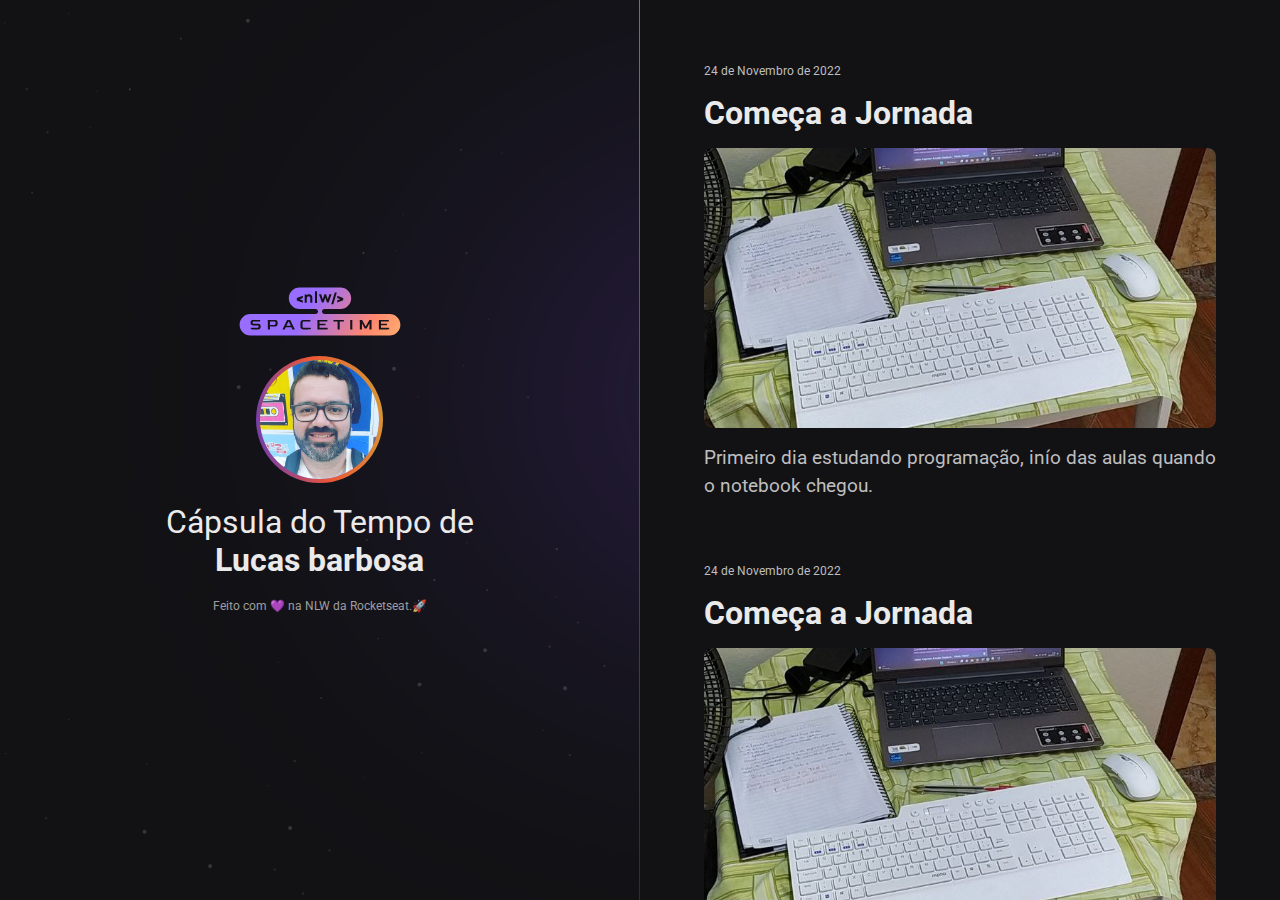
==== index.html @ 57dd1c21 "html" ====
<!DOCTYPE html>
<html lang="pt-br">
  <head>
    <meta charset="UTF-8" />
    <meta http-equiv="X-UA-Compatible" content="IE=edge" />
    <meta name="viewport" content="width=device-width, initial-scale=1.0" />
    <link rel="icon" type="image/png" href="./" />
    <link rel="stylesheet" href="./style.css" />
    <link rel="preconnect" href="https://fonts.googleapis.com" />
    <link rel="preconnect" href="https://fonts.gstatic.com" crossorigin />
    <link
      href="https://fonts.googleapis.com/css2?family=Roboto:wght@400;700&display=swap"
      rel="stylesheet"
    />
    <title>NLW Spacetime</title>
  </head>
  <body>
    <aside>
      <img src="./assets/logo.svg" alt="Logo NLW Spacetime" />
      <img src="./assets/Foto Perfil.jpg" alt="Foto Lucas barbosa" />
      <p>
        Cápsula do Tempo de <br />
        <strong>Lucas barbosa</strong>
      </p>
      <span>Feito com 💜 na NLW da Rocketseat.🚀</span>
    </aside>
    <nav>
      <a href="http://www.google.com" target="_blank" class="memory">
        <small>24 de Novembro de 2022</small>
        <h1>Começa a Jornada</h1>
        <div>
          <img
            src="./assets/photo_2022-12-09_10-37-03.jpg"
            alt="Mesa de estudos"
          />
        </div>
        <p>
          Primeiro dia estudando programação, inío das aulas quando o notebook
          chegou.
        </p>
      </a>
      <a href="http://www.google.com" target="_blank" class="memory">
        <small>24 de Novembro de 2022</small>
        <h1>Começa a Jornada</h1>
        <div>
          <img
            src="./assets/photo_2022-12-09_10-37-03.jpg"
            alt="Mesa de estudos"
          />
        </div>
        <p>
          Primeiro dia estudando programação, inío das aulas quando o notebook
          chegou.
        </p>
      </a>
    </nav>
  </body>
</html>
---- style.css ----
* {
  margin: 0;
  padding: 0;
  box-sizing: border-box;
}
:root {
  font-size: 16px;
}
::-webkit-scrollbar {
  width: 8px;
}
::-webkit-scrollbar-track {
  background-color: #2c2c31;
}
::-webkit-scrollbar-thumb {
  background-color: #9e9ea0;
}
@keyframes entering {
  from {
    opacity: 0;
    transform: translateY(-200px);
  }
  to {
    opacity: 1;
    transform: translateY(0);
  }
}
body {
  background: #121215;
  color: #eaeaea;
  font-family: "Roboto", sans-serif;
  display: grid;
  grid-template-areas: "profile timeline";
  grid-template-columns: 1fr 1fr;
  grid-template-rows: 100vh;
}
nav {
  padding: 64px;
  grid-area: timeline;
  overflow-y: scroll;
  animation: entering 0.7s ease-in-out;
}
.memory {
  display: flex;
  flex-direction: column;
  gap: 16px;
  text-decoration: none;
  margin-bottom: 64px;
}
.memory small {
  color: #bebebf;
  font-size: 0.75rem;
}
.memory h1 {
  font-size: 2rem;
  color: #eaeaea;
}
.memory img {
  width: 100%;
  height: 280px;
  object-fit: cover;
  border-radius: 8px;
  transition: transform 0.3s ease-in-out;
}
.memory div {
  width: 100%;
  height: 280px;
  overflow: hidden;
  border-radius: 8px;
}
.memory:hover img {
  transform: scale(1.1);
}
.memory p {
  font-size: 1.2rem;
  color: #bebebf;
  line-height: 28px;
}
aside {
  grid-area: profile;
  display: flex;
  flex-direction: column;
  align-items: center;
  justify-content: center;
  gap: 20px;
  border-right: 1px solid;
  border-image: linear-gradient(#727275, #2c2c31) 1;
  background-image: url(./assets/background.svg);
  background-position: top right;
  background-repeat: no-repeat;
  background-size: auto 100%;
}
aside * {
  animation: entering 0.7s ease-in-out;
}
aside img:nth-child(2) {
  border: 4px solid transparent;
  background: linear-gradient(#d39e33, #ed5636, #633bbc) padding-box,
    linear-gradient(260deg, #d39e33, #ed5636, #633bbc) border-box;
  width: 20%;
  border-radius: 50%;
}
aside p {
  font-size: 2rem;
  text-align: center;
}
span {
  font-size: 0.75rem;
  color: #9e9ea0;
}
@media (max-width: 768px) {
  :root {
    font-size: 14px;
  }
  body {
    grid-template-columns: 1fr;
    grid-template-rows: 0.2fr 0.8fr;
    grid-template-areas:
      "profile"
      "timeline";
  }
  aside {
    border-right: none;
    padding: 32px 12px;
  }
  nav {
    overflow: visible;
    padding: 22px;
  }
}
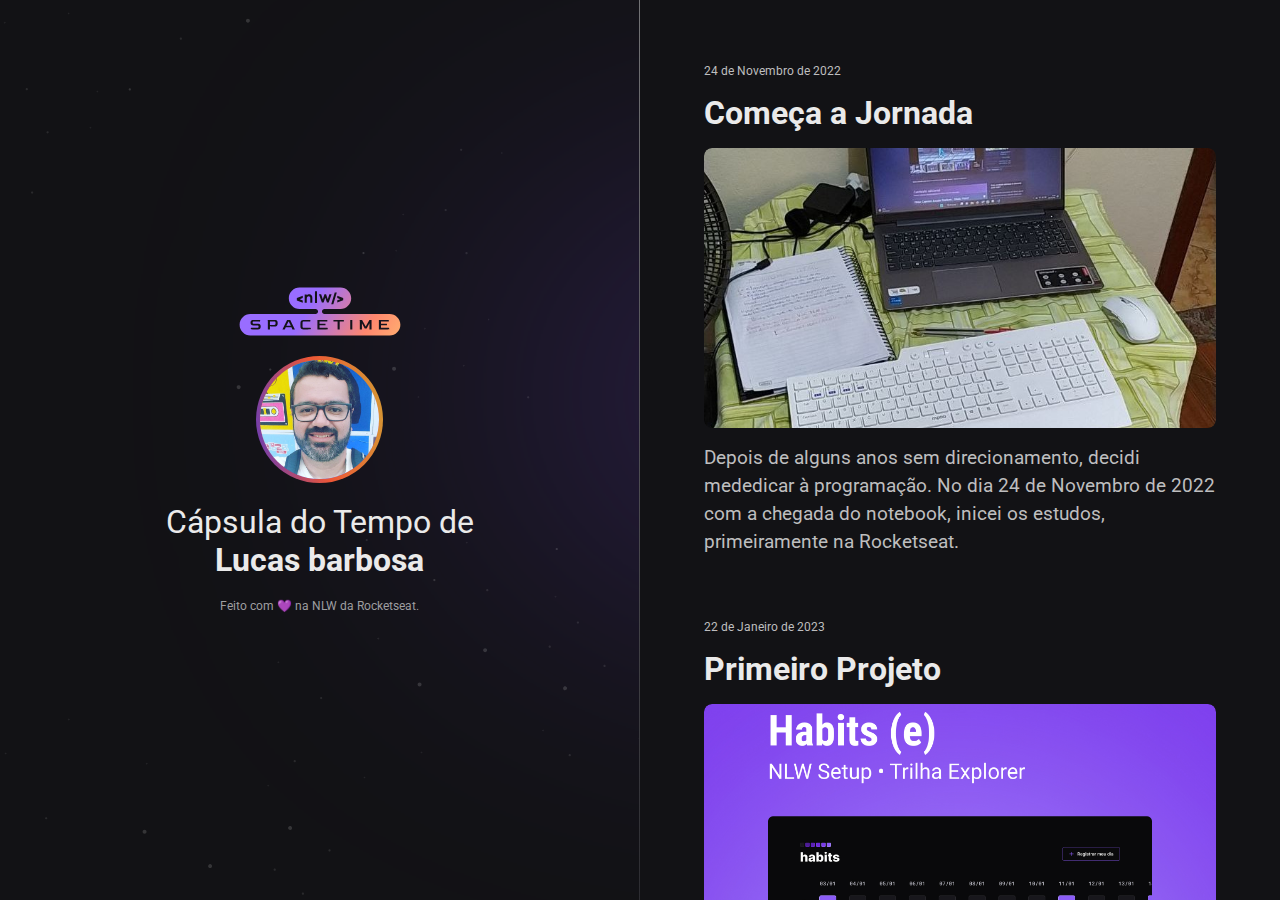
==== commit 3b07b443: "add timelines" ====
--- a/index.html
+++ b/index.html
@@ -22,7 +22,7 @@
         Cápsula do Tempo de <br />
         <strong>Lucas barbosa</strong>
       </p>
-      <span>Feito com 💜 na NLW da Rocketseat.🚀</span>
+      <span>Feito com 💜 na NLW da Rocketseat.</span>
     </aside>
     <nav>
       <a href="http://www.google.com" target="_blank" class="memory">
@@ -35,24 +35,40 @@
           />
         </div>
         <p>
-          Primeiro dia estudando programação, inío das aulas quando o notebook
-          chegou.
+          Depois de alguns anos sem direcionamento, decidi mededicar à
+          programação. No dia 24 de Novembro de 2022 com a chegada do notebook,
+          inicei os estudos, primeiramente na Rocketseat.
         </p>
       </a>
       <a href="http://www.google.com" target="_blank" class="memory">
-        <small>24 de Novembro de 2022</small>
-        <h1>Começa a Jornada</h1>
+        <small>22 de Janeiro de 2023</small>
+        <h1>Primeiro Projeto</h1>
+        <div>
+          <img src="./assets/habits.jpg" alt="Capa do projeto Habits" />
+        </div>
+        <p>
+          Primeiro NLW da Rocketseat concluído. Projeto consistia na criação de
+          uma plataforma para ajudar a rastrear os hábitos do usuário, foi usada
+          a tecnologias HTML, CSS e JavaScritp. Foi também o primeiro contato
+          com o Git e o Github.
+        </p>
+      </a>
+      <a href="http://www.google.com" target="_blank" class="memory">
+        <small>01 de Maio de 2023</small>
+        <h1>Bolsa Santander Coders 2023</h1>
         <div>
           <img
-            src="./assets/photo_2022-12-09_10-37-03.jpg"
+            src="./assets/photo_2023-05-22_18-34-29.jpg"
             alt="Mesa de estudos"
           />
         </div>
         <p>
-          Primeiro dia estudando programação, inío das aulas quando o notebook
-          chegou.
+          Aprovação na primeira estapa seletiva do programa Santander Coders
+          2023. Nessa primeira parte é feito um curso introdutório para
+          posteriormente ser feito o teste de proficiência e selecionados os
+          participantes finais.
         </p>
       </a>
     </nav>
   </body>
-</html>+</html>
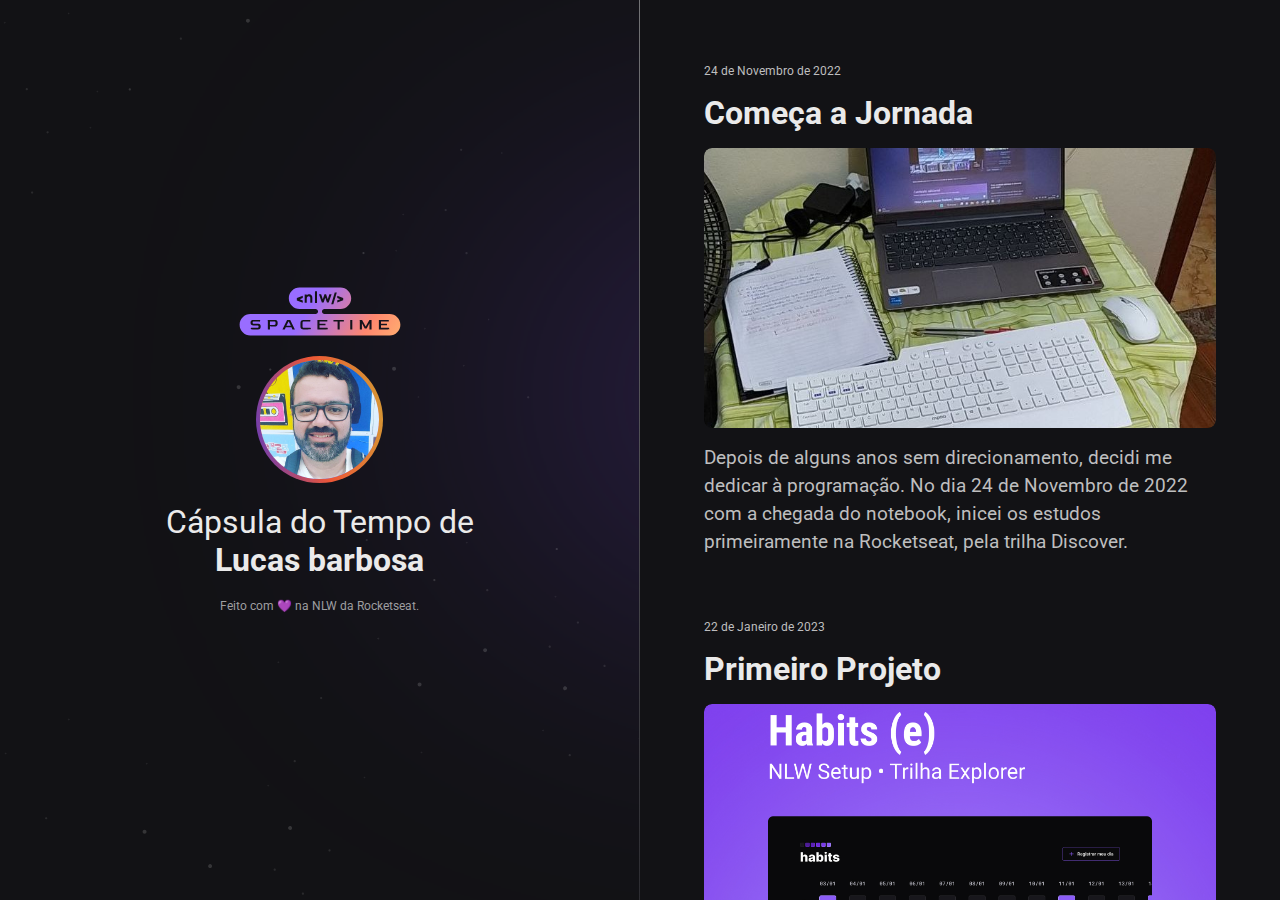
==== commit f06b0c77: "correção ortográfica" ====
--- a/index.html
+++ b/index.html
@@ -35,9 +35,9 @@
           />
         </div>
         <p>
-          Depois de alguns anos sem direcionamento, decidi mededicar à
+          Depois de alguns anos sem direcionamento, decidi me dedicar à
           programação. No dia 24 de Novembro de 2022 com a chegada do notebook,
-          inicei os estudos, primeiramente na Rocketseat.
+          inicei os estudos primeiramente na Rocketseat, pela trilha Discover.
         </p>
       </a>
       <a href="http://www.google.com" target="_blank" class="memory">
@@ -48,9 +48,9 @@
         </div>
         <p>
           Primeiro NLW da Rocketseat concluído. Projeto consistia na criação de
-          uma plataforma para ajudar a rastrear os hábitos do usuário, foi usada
-          a tecnologias HTML, CSS e JavaScritp. Foi também o primeiro contato
-          com o Git e o Github.
+          uma plataforma para ajudar a rastrear os hábitos do usuário, foi
+          usados HTML, CSS e JavaScritp. Foi também o primeiro contato com o Git
+          e o Github.
         </p>
       </a>
       <a href="http://www.google.com" target="_blank" class="memory">
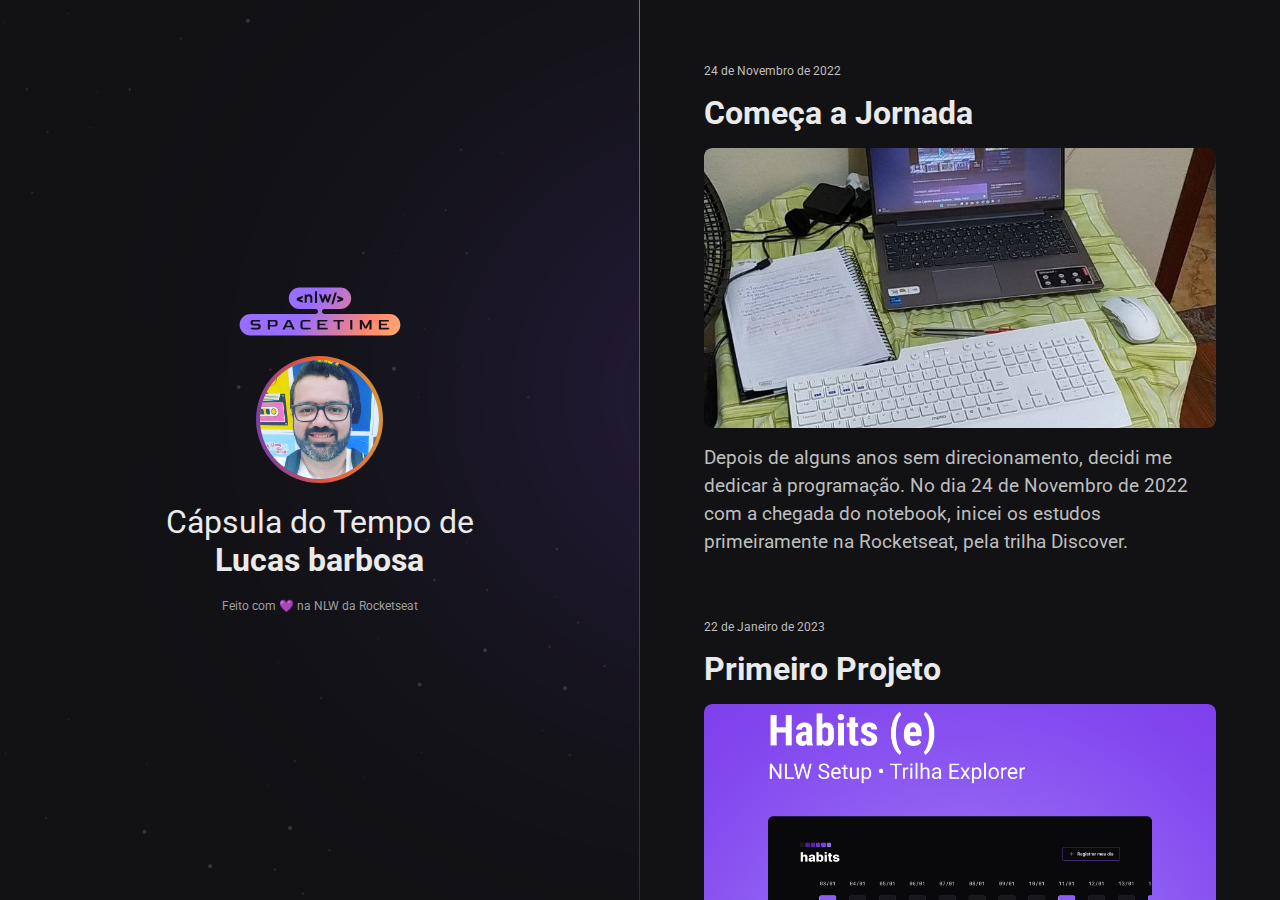
==== commit 8ba2de8d: "add novo index" ====
--- a/index.html
+++ b/index.html
@@ -12,7 +12,7 @@
       href="https://fonts.googleapis.com/css2?family=Roboto:wght@400;700&display=swap"
       rel="stylesheet"
     />
-    <title>NLW Spacetime</title>
+    <title>Capsula do Tempo</title>
   </head>
   <body>
     <aside>
@@ -22,7 +22,7 @@
         Cápsula do Tempo de <br />
         <strong>Lucas barbosa</strong>
       </p>
-      <span>Feito com 💜 na NLW da Rocketseat.</span>
+      <span>Feito com 💜 na NLW da Rocketseat</span>
     </aside>
     <nav>
       <a href="http://www.google.com" target="_blank" class="memory">
@@ -51,6 +51,7 @@
           uma plataforma para ajudar a rastrear os hábitos do usuário, foi
           usados HTML, CSS e JavaScritp. Foi também o primeiro contato com o Git
           e o Github.
+          <a href="https://lucasbah.github.io/NLW-SPACETIME/">Clique Aqui</a>
         </p>
       </a>
       <a href="http://www.google.com" target="_blank" class="memory">
@@ -63,10 +64,10 @@
           />
         </div>
         <p>
-          Aprovação na primeira estapa seletiva do programa Santander Coders
+          Aprovação na primeira etapa seletiva do programa Santander Coders
           2023. Nessa primeira parte é feito um curso introdutório para
-          posteriormente ser feito o teste de proficiência e selecionados os
-          participantes finais.
+          posteriormente ser feito um teste para selecionar os participantes
+          finais.
         </p>
       </a>
     </nav>
